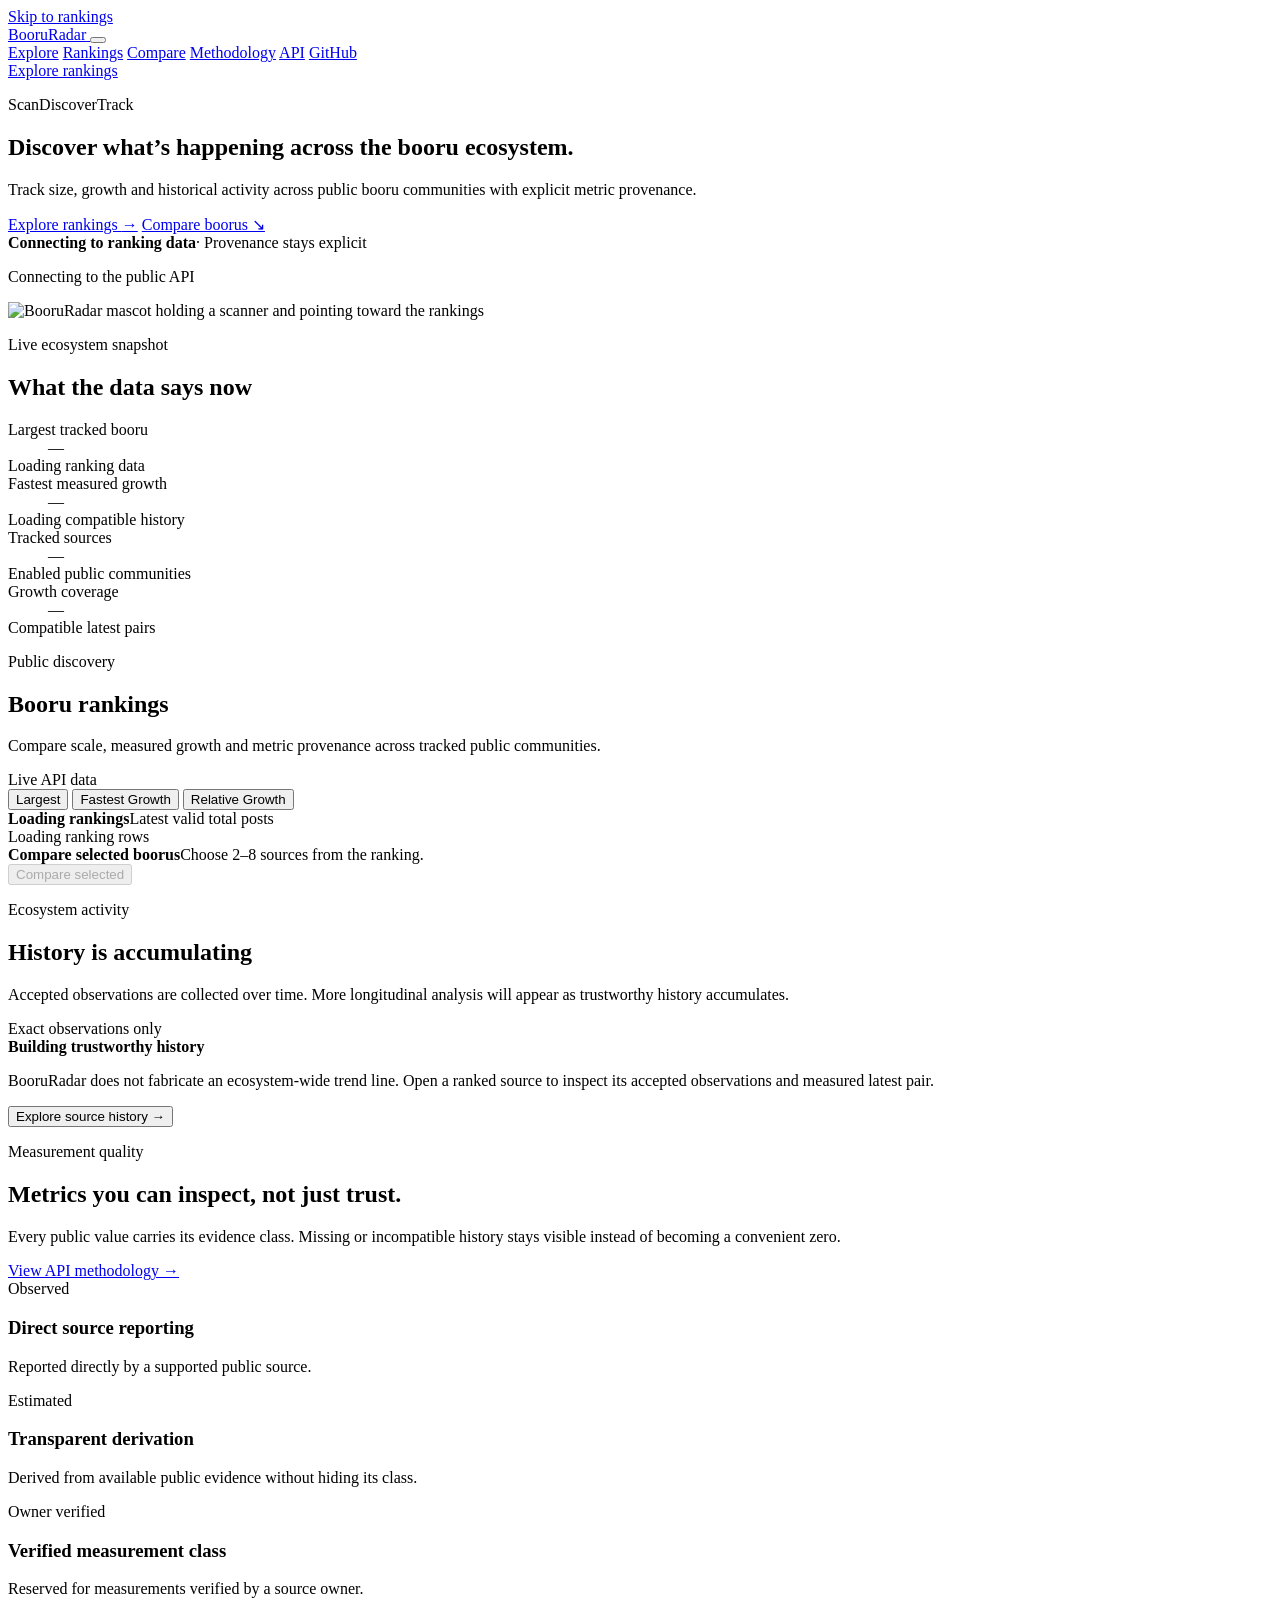
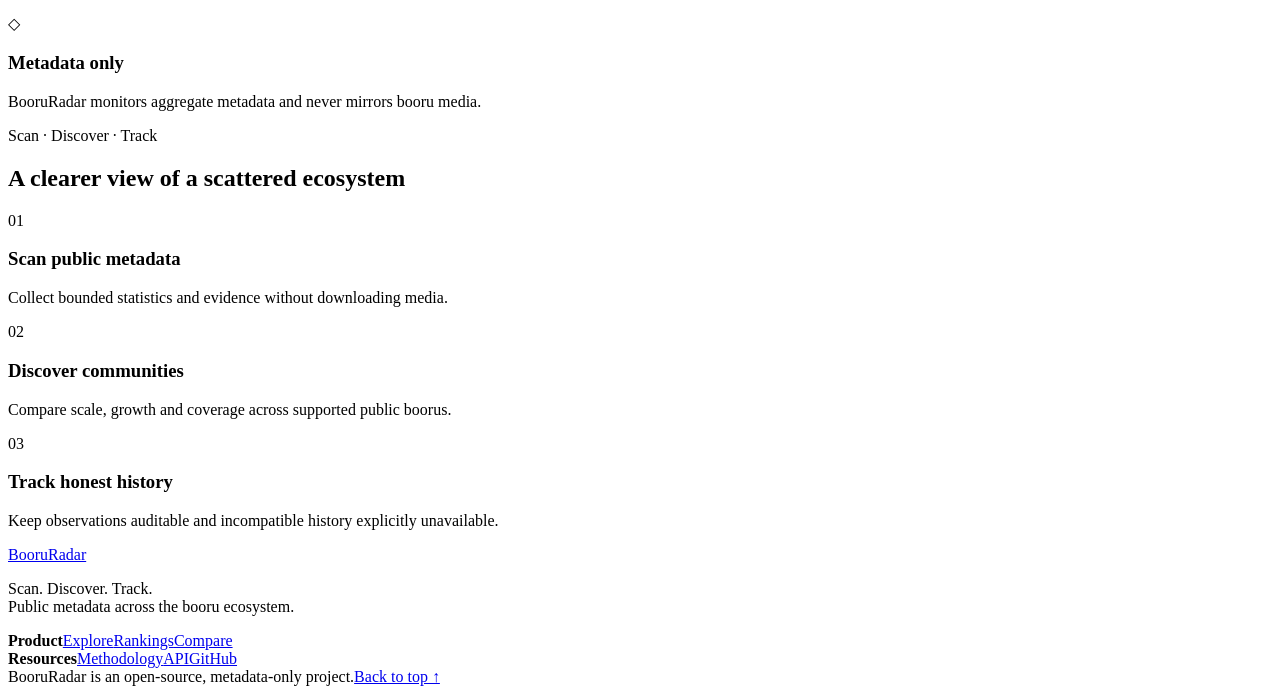
==== apps/api/static/index.html @ 70f3f589 "feat: make homepage ranking-centric" ====
<!doctype html>
<html lang="en">
  <head>
    <meta charset="utf-8">
    <meta name="viewport" content="width=device-width, initial-scale=1">
    <meta name="color-scheme" content="dark light">
    <meta name="description" content="Rank and compare public booru communities by size and measured growth with explicit provenance.">
    <title>BooruRadar · Public booru rankings</title>
    <link rel="stylesheet" href="/assets/styles.css">
    <script type="module" src="/assets/app.js"></script>
  </head>
  <body>
    <a class="skip-link" href="#main-content">Skip to rankings</a>

    <header class="site-header">
      <div class="shell header-inner">
        <a class="brand" href="#top" aria-label="BooruRadar home">
          <span class="radar-mark" aria-hidden="true"><span></span></span>
          <span class="wordmark">Booru<span>Radar</span></span>
        </a>
        <button class="nav-toggle" id="nav-toggle" type="button" aria-expanded="false" aria-controls="primary-nav" aria-label="Open navigation">
          <span></span><span></span><span></span>
        </button>
        <nav class="primary-nav" id="primary-nav" aria-label="Primary navigation">
          <a href="#ecosystem">Explore</a>
          <a href="#rankings">Rankings</a>
          <a href="#compare">Compare</a>
          <a href="#methodology">Methodology</a>
          <a href="/docs">API</a>
          <a href="https://github.com/DiogoSS0/BooruRadar" target="_blank" rel="noopener noreferrer">GitHub</a>
        </nav>
        <a class="button button-header" href="#rankings">Explore rankings</a>
      </div>
    </header>

    <main id="main-content">
      <section class="hero" id="top" aria-labelledby="hero-title">
        <div class="hero-grid" aria-hidden="true"></div>
        <div class="hero-radar" aria-hidden="true"><span></span><span></span><span></span></div>
        <div class="shell hero-layout">
          <div class="hero-copy">
            <p class="brand-motif"><span>Scan</span><i aria-hidden="true"></i><span>Discover</span><i aria-hidden="true"></i><span>Track</span></p>
            <h1 id="hero-title">Discover what’s happening across the booru ecosystem.</h1>
            <p class="hero-summary">Track size, growth and historical activity across public booru communities with explicit metric provenance.</p>
            <div class="hero-actions">
              <a class="button button-primary" href="#rankings">Explore rankings <span aria-hidden="true">→</span></a>
              <a class="button button-secondary" href="#compare">Compare boorus <span aria-hidden="true">↘</span></a>
            </div>
            <div class="hero-status" aria-label="Live product status">
              <span class="connection-dot" aria-hidden="true"></span>
              <strong id="hero-source-count">Connecting to ranking data</strong><span aria-hidden="true">·</span>
              <span id="hero-latest-state">Provenance stays explicit</span>
            </div>
            <p class="visually-hidden" id="ranking-connection" role="status" aria-live="polite"><span id="ranking-connection-label">Connecting to the public API</span></p>
          </div>
          <div class="hero-visual">
            <img class="mascot" src="/assets/booruradar-mascot.png" alt="BooruRadar mascot holding a scanner and pointing toward the rankings" width="1024" height="1536" fetchpriority="high">
          </div>
        </div>
      </section>

      <div class="analytics-canvas">
        <section class="ecosystem-band shell" id="ecosystem" aria-labelledby="ecosystem-title">
          <div class="ecosystem-heading"><p class="section-kicker">Live ecosystem snapshot</p><h2 id="ecosystem-title">What the data says now</h2></div>
          <dl class="ecosystem-metrics" id="ecosystem-metrics" aria-busy="true">
            <div><dt>Largest tracked booru</dt><dd id="snapshot-largest-name">—</dd><span id="snapshot-largest-value">Loading ranking data</span></div>
            <div><dt>Fastest measured growth</dt><dd id="snapshot-growth-value">—</dd><span id="snapshot-growth-note">Loading compatible history</span></div>
            <div><dt>Tracked sources</dt><dd id="snapshot-tracked">—</dd><span>Enabled public communities</span></div>
            <div><dt>Growth coverage</dt><dd id="snapshot-eligible">—</dd><span id="snapshot-eligible-note">Compatible latest pairs</span></div>
          </dl>
        </section>

        <section class="section rankings-section shell" id="rankings" aria-labelledby="rankings-title">
          <div class="rankings-heading">
            <div><p class="section-kicker">Public discovery</p><h2 id="rankings-title">Booru rankings</h2><p>Compare scale, measured growth and metric provenance across tracked public communities.</p></div>
            <div class="ranking-freshness"><span class="connection-dot" aria-hidden="true"></span><span id="ranking-freshness">Live API data</span></div>
          </div>

          <div class="ranking-toolbar">
            <div class="ranking-tabs" role="tablist" aria-label="Ranking mode">
              <button class="ranking-tab is-active" id="ranking-tab-largest" type="button" role="tab" aria-selected="true" aria-controls="ranking-panel" data-ranking-mode="largest">Largest</button>
              <button class="ranking-tab" id="ranking-tab-fastest-growth" type="button" role="tab" aria-selected="false" aria-controls="ranking-panel" data-ranking-mode="fastest_growth">Fastest Growth</button>
              <button class="ranking-tab" id="ranking-tab-relative-growth" type="button" role="tab" aria-selected="false" aria-controls="ranking-panel" data-ranking-mode="relative_growth">Relative Growth</button>
            </div>
            <div class="ranking-context"><strong id="ranking-summary">Loading rankings</strong><span id="ranking-mode-description">Latest valid total posts</span></div>
          </div>

          <div class="ranking-panel" id="ranking-panel" role="tabpanel" aria-labelledby="ranking-tab-largest">
            <div class="ranking-loading" id="ranking-loading" role="status">
              <span class="visually-hidden">Loading ranking rows</span>
              <div class="ranking-skeleton-row" aria-hidden="true"><i></i><span></span><span></span><span></span><span></span></div>
              <div class="ranking-skeleton-row" aria-hidden="true"><i></i><span></span><span></span><span></span><span></span></div>
              <div class="ranking-skeleton-row" aria-hidden="true"><i></i><span></span><span></span><span></span><span></span></div>
            </div>
            <div class="notice notice-error" id="ranking-error" role="alert" hidden>
              <div><strong>Ranking data temporarily unavailable.</strong><span id="ranking-error-message">The public API could not be reached.</span></div>
              <button class="button button-outline" id="ranking-retry" type="button">Try again</button>
            </div>
            <div class="notice" id="ranking-empty" role="status" hidden><div><strong>No tracked sources are available yet.</strong><span>The ranking is connected and ready for the first public source.</span></div></div>
            <div class="ranking-table-wrap" id="ranking-results" hidden>
              <table class="ranking-table">
                <caption class="visually-hidden" id="ranking-caption">Public booru ranking supplied by the BooruRadar API</caption>
                <thead><tr><th scope="col">Rank</th><th scope="col">Booru</th><th scope="col" id="ranking-metric-heading">Total posts</th><th scope="col">Provenance</th><th scope="col" id="ranking-context-heading">Measured</th><th scope="col"><span class="visually-hidden">Actions</span></th></tr></thead>
                <tbody id="ranking-body"></tbody>
              </table>
            </div>
            <div class="ranking-pagination" id="ranking-pagination" hidden>
              <span id="ranking-page-status" aria-live="polite">Showing 0 sources</span>
              <div><button class="pagination-button" id="ranking-previous" type="button">← Previous</button><button class="pagination-button" id="ranking-next" type="button">Next →</button></div>
            </div>
          </div>

          <div class="compare-dock" id="compare" aria-live="polite">
            <div><strong>Compare selected boorus</strong><span id="compare-selection">Choose 2–8 sources from the ranking.</span></div>
            <button class="button button-outline" id="compare-button" type="button" disabled>Compare selected</button>
          </div>

          <section class="compare-panel" id="compare-panel" aria-labelledby="compare-title" hidden>
            <div class="panel-topbar"><div><p class="section-kicker">Side by side</p><h3 id="compare-title">Selected comparison</h3></div><button class="text-button" id="compare-close" type="button">Close comparison</button></div>
            <div class="panel-loading" id="compare-loading" role="status" hidden><span class="loader" aria-hidden="true"></span><span>Loading compatible comparison data…</span></div>
            <div class="notice notice-error" id="compare-error" role="alert" hidden><div><strong>Comparison is temporarily unavailable.</strong><span id="compare-error-message">The selected sources could not be compared.</span></div></div>
            <div class="data-table-wrap" id="compare-results" hidden>
              <table class="data-table"><caption>Latest public metadata for the selected boorus</caption><thead><tr><th scope="col">Source</th><th scope="col">Total posts</th><th scope="col">Evidence</th><th scope="col">Daily pace</th><th scope="col">Net change</th><th scope="col">Latest capture</th></tr></thead><tbody id="compare-body"></tbody></table>
            </div>
          </section>

          <section class="detail-panel" id="detail-panel" aria-labelledby="detail-title" hidden>
            <div class="panel-topbar"><button class="text-button" id="detail-close" type="button">← Back to rankings</button><span class="detail-state">Accepted public data</span></div>
            <div class="detail-heading">
              <div><p class="section-kicker">Source intelligence</p><h2 id="detail-title">Source</h2><p id="detail-family">Adapter family</p></div>
              <a class="button button-outline" id="detail-link" href="#" target="_blank" rel="noopener noreferrer" hidden>Visit public site ↗</a>
            </div>
            <div class="panel-loading" id="detail-loading" role="status" hidden><span class="loader" aria-hidden="true"></span><span>Loading accepted history and compatible growth…</span></div>
            <div class="notice notice-error" id="detail-error" role="alert" hidden><div><strong>Source detail is temporarily unavailable.</strong><span id="detail-error-message">The API could not complete this view.</span></div></div>
            <div id="detail-content" hidden>
              <div class="detail-metrics">
                <article><span>Latest total</span><strong id="detail-total">—</strong><small id="detail-total-note">No accepted count</small></article>
                <article><span>Daily pace</span><strong id="detail-pace">—</strong><small id="detail-pace-note">Requires compatible history</small></article>
                <article><span>Net change</span><strong id="detail-delta">—</strong><small id="detail-delta-note">Between the latest pair</small></article>
              </div>
              <div class="history-layout">
                <div class="history-visual">
                  <div class="history-heading"><div><p class="section-kicker">Exact observations</p><h3>Snapshot history</h3></div><span id="history-count">0 observations</span></div>
                  <div class="history-chart" id="history-chart" role="img" aria-label="Snapshot history"></div>
                </div>
                <div class="history-table-panel">
                  <div class="notice notice-compact" id="history-empty" role="status" hidden><div><strong>No history available.</strong><span>This source does not have an accepted snapshot yet.</span></div></div>
                  <div class="data-table-wrap" id="history-results"><table class="data-table"><caption id="history-caption">Accepted source observations, newest first</caption><thead><tr><th scope="col">Captured</th><th scope="col">Total posts</th><th scope="col">Evidence</th></tr></thead><tbody id="history-body"></tbody></table></div>
                </div>
              </div>
            </div>
          </section>
        </section>

        <section class="section activity-section shell" id="activity" aria-labelledby="activity-title">
          <div class="activity-heading"><div><p class="section-kicker">Ecosystem activity</p><h2 id="activity-title">History is accumulating</h2><p id="history-status-copy">Accepted observations are collected over time. More longitudinal analysis will appear as trustworthy history accumulates.</p></div><span class="activity-policy">Exact observations only</span></div>
          <div class="activity-empty" role="img" aria-label="Ecosystem history is accumulating">
            <div class="activity-radar" aria-hidden="true"><span></span></div>
            <div><strong id="history-status-title">Building trustworthy history</strong><p>BooruRadar does not fabricate an ecosystem-wide trend line. Open a ranked source to inspect its accepted observations and measured latest pair.</p><button class="text-button" id="activity-explore" type="button">Explore source history →</button></div>
          </div>
        </section>

        <section class="methodology-section" id="methodology" aria-labelledby="methodology-title">
          <div class="shell methodology-layout">
            <div class="methodology-heading"><p class="section-kicker section-kicker-dark">Measurement quality</p><h2 id="methodology-title">Metrics you can inspect, not just trust.</h2><p>Every public value carries its evidence class. Missing or incompatible history stays visible instead of becoming a convenient zero.</p><a class="text-link text-link-light" href="/docs">View API methodology →</a></div>
            <div class="methodology-items">
              <article><span class="provenance-badge provenance-observed">Observed</span><h3>Direct source reporting</h3><p>Reported directly by a supported public source.</p></article>
              <article><span class="provenance-badge provenance-estimated">Estimated</span><h3>Transparent derivation</h3><p>Derived from available public evidence without hiding its class.</p></article>
              <article><span class="provenance-badge provenance-owner-verified">Owner verified</span><h3>Verified measurement class</h3><p>Reserved for measurements verified by a source owner.</p></article>
              <article><span class="methodology-icon" aria-hidden="true">◇</span><h3>Metadata only</h3><p>BooruRadar monitors aggregate metadata and never mirrors booru media.</p></article>
            </div>
          </div>
        </section>

        <section class="section principles-section shell" aria-labelledby="principles-title">
          <div class="principles-heading"><p class="section-kicker">Scan · Discover · Track</p><h2 id="principles-title">A clearer view of a scattered ecosystem</h2></div>
          <div class="principles-grid">
            <article><span>01</span><h3>Scan public metadata</h3><p>Collect bounded statistics and evidence without downloading media.</p></article>
            <article><span>02</span><h3>Discover communities</h3><p>Compare scale, growth and coverage across supported public boorus.</p></article>
            <article><span>03</span><h3>Track honest history</h3><p>Keep observations auditable and incompatible history explicitly unavailable.</p></article>
          </div>
        </section>
      </div>
      <noscript><div class="noscript-notice">Live ranking data requires JavaScript. Methodology, API documentation and the open-source repository remain available.</div></noscript>
    </main>

    <footer class="site-footer">
      <div class="shell footer-grid">
        <div class="footer-brand"><a class="brand" href="#top" aria-label="BooruRadar home"><span class="radar-mark" aria-hidden="true"><span></span></span><span class="wordmark">Booru<span>Radar</span></span></a><p>Scan. Discover. Track.<br>Public metadata across the booru ecosystem.</p></div>
        <div class="footer-links"><div><strong>Product</strong><a href="#ecosystem">Explore</a><a href="#rankings">Rankings</a><a href="#compare">Compare</a></div><div><strong>Resources</strong><a href="#methodology">Methodology</a><a href="/docs">API</a><a href="https://github.com/DiogoSS0/BooruRadar" target="_blank" rel="noopener noreferrer">GitHub</a></div></div>
      </div>
      <div class="shell footer-bottom"><span>BooruRadar is an open-source, metadata-only project.</span><a href="#top">Back to top ↑</a></div>
    </footer>
  </body>
</html>
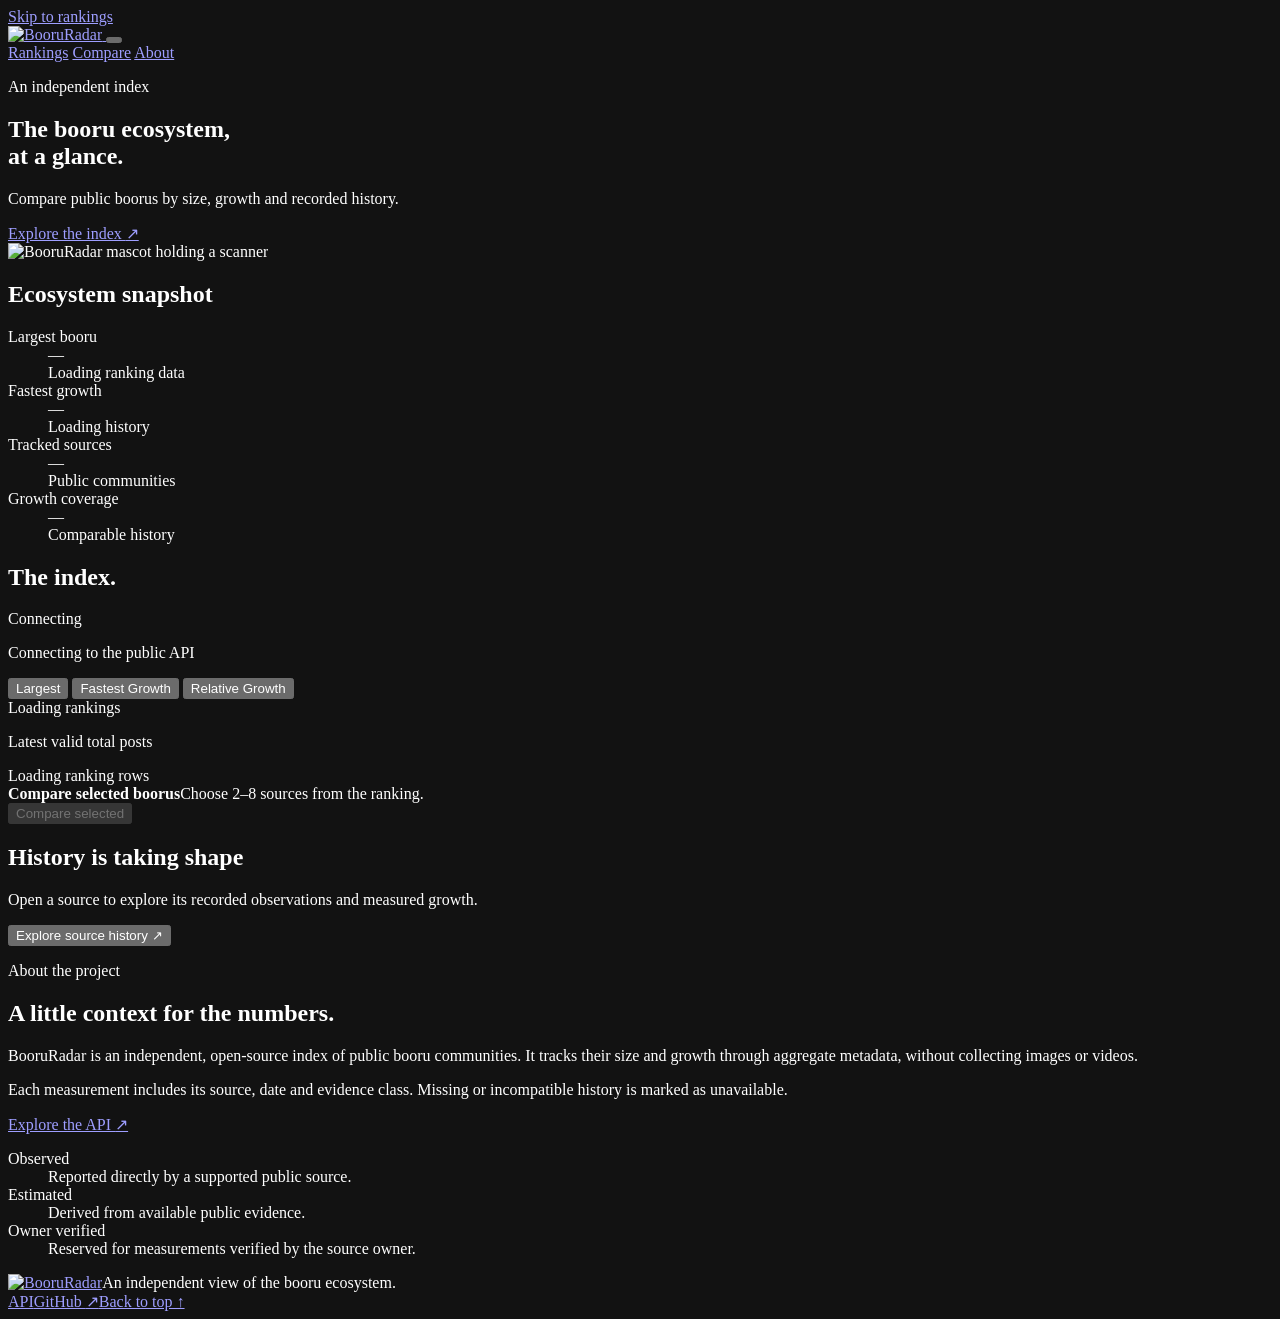
==== commit 5726b0b9: "feat: redesign dashboard as a dark editorial index" ====
--- a/apps/api/static/index.html
+++ b/apps/api/static/index.html
@@ -3,78 +3,66 @@
   <head>
     <meta charset="utf-8">
     <meta name="viewport" content="width=device-width, initial-scale=1">
-    <meta name="color-scheme" content="dark light">
+    <meta name="color-scheme" content="dark">
+    <meta name="theme-color" content="#10171f">
     <meta name="description" content="Rank and compare public booru communities by size and measured growth with explicit provenance.">
     <title>BooruRadar · Public booru rankings</title>
-    <link rel="stylesheet" href="/assets/styles.css">
-    <script type="module" src="/assets/app.js"></script>
+    <link rel="icon" href="/assets/booruradar-icon.svg" type="image/svg+xml">
+    <link rel="preload" href="/assets/manrope-latin.woff2" as="font" type="font/woff2" crossorigin>
+    <link rel="stylesheet" href="/assets/styles.css?v=editorial-v1">
+    <script type="module" src="/assets/app.js?v=editorial-v1"></script>
   </head>
   <body>
-    <a class="skip-link" href="#main-content">Skip to rankings</a>
+    <a class="skip-link" href="#rankings">Skip to rankings</a>
 
     <header class="site-header">
       <div class="shell header-inner">
         <a class="brand" href="#top" aria-label="BooruRadar home">
-          <span class="radar-mark" aria-hidden="true"><span></span></span>
-          <span class="wordmark">Booru<span>Radar</span></span>
+          <img class="wordmark" src="/assets/booruradar-wordmark.svg" alt="BooruRadar" width="190" height="32">
         </a>
         <button class="nav-toggle" id="nav-toggle" type="button" aria-expanded="false" aria-controls="primary-nav" aria-label="Open navigation">
           <span></span><span></span><span></span>
         </button>
         <nav class="primary-nav" id="primary-nav" aria-label="Primary navigation">
-          <a href="#ecosystem">Explore</a>
           <a href="#rankings">Rankings</a>
           <a href="#compare">Compare</a>
-          <a href="#methodology">Methodology</a>
-          <a href="/docs">API</a>
-          <a href="https://github.com/DiogoSS0/BooruRadar" target="_blank" rel="noopener noreferrer">GitHub</a>
+          <a href="#methodology">About</a>
         </nav>
-        <a class="button button-header" href="#rankings">Explore rankings</a>
       </div>
     </header>
 
     <main id="main-content">
       <section class="hero" id="top" aria-labelledby="hero-title">
-        <div class="hero-grid" aria-hidden="true"></div>
-        <div class="hero-radar" aria-hidden="true"><span></span><span></span><span></span></div>
         <div class="shell hero-layout">
           <div class="hero-copy">
-            <p class="brand-motif"><span>Scan</span><i aria-hidden="true"></i><span>Discover</span><i aria-hidden="true"></i><span>Track</span></p>
-            <h1 id="hero-title">Discover what’s happening across the booru ecosystem.</h1>
-            <p class="hero-summary">Track size, growth and historical activity across public booru communities with explicit metric provenance.</p>
-            <div class="hero-actions">
-              <a class="button button-primary" href="#rankings">Explore rankings <span aria-hidden="true">→</span></a>
-              <a class="button button-secondary" href="#compare">Compare boorus <span aria-hidden="true">↘</span></a>
-            </div>
-            <div class="hero-status" aria-label="Live product status">
-              <span class="connection-dot" aria-hidden="true"></span>
-              <strong id="hero-source-count">Connecting to ranking data</strong><span aria-hidden="true">·</span>
-              <span id="hero-latest-state">Provenance stays explicit</span>
-            </div>
-            <p class="visually-hidden" id="ranking-connection" role="status" aria-live="polite"><span id="ranking-connection-label">Connecting to the public API</span></p>
+            <p class="section-kicker">An independent index</p>
+            <h1 id="hero-title">The booru ecosystem,<br> at a glance.</h1>
+            <p class="hero-summary">Compare public boorus by size, growth and recorded history.</p>
+            <a class="text-link hero-link" href="#rankings">Explore the index <span aria-hidden="true">↗</span></a>
           </div>
           <div class="hero-visual">
-            <img class="mascot" src="/assets/booruradar-mascot.png" alt="BooruRadar mascot holding a scanner and pointing toward the rankings" width="1024" height="1536" fetchpriority="high">
+            <img class="mascot" src="/assets/booruradar-mascot.png" alt="BooruRadar mascot holding a scanner" width="1024" height="1536" fetchpriority="high">
           </div>
         </div>
       </section>
 
       <div class="analytics-canvas">
         <section class="ecosystem-band shell" id="ecosystem" aria-labelledby="ecosystem-title">
-          <div class="ecosystem-heading"><p class="section-kicker">Live ecosystem snapshot</p><h2 id="ecosystem-title">What the data says now</h2></div>
+          <h2 class="visually-hidden" id="ecosystem-title">Ecosystem snapshot</h2>
           <dl class="ecosystem-metrics" id="ecosystem-metrics" aria-busy="true">
-            <div><dt>Largest tracked booru</dt><dd id="snapshot-largest-name">—</dd><span id="snapshot-largest-value">Loading ranking data</span></div>
-            <div><dt>Fastest measured growth</dt><dd id="snapshot-growth-value">—</dd><span id="snapshot-growth-note">Loading compatible history</span></div>
-            <div><dt>Tracked sources</dt><dd id="snapshot-tracked">—</dd><span>Enabled public communities</span></div>
-            <div><dt>Growth coverage</dt><dd id="snapshot-eligible">—</dd><span id="snapshot-eligible-note">Compatible latest pairs</span></div>
+            <div><dt>Largest booru</dt><dd id="snapshot-largest-name">—</dd><dd class="metric-note" id="snapshot-largest-value">Loading ranking data</dd></div>
+            <div><dt>Fastest growth</dt><dd id="snapshot-growth-value">—</dd><dd class="metric-note" id="snapshot-growth-note">Loading history</dd></div>
+            <div><dt>Tracked sources</dt><dd id="snapshot-tracked">—</dd><dd class="metric-note">Public communities</dd></div>
+            <div><dt>Growth coverage</dt><dd id="snapshot-eligible">—</dd><dd class="metric-note" id="snapshot-eligible-note">Comparable history</dd></div>
           </dl>
         </section>
 
-        <section class="section rankings-section shell" id="rankings" aria-labelledby="rankings-title">
+        <section class="section rankings-section shell" id="rankings" aria-labelledby="rankings-title" tabindex="-1">
           <div class="rankings-heading">
-            <div><p class="section-kicker">Public discovery</p><h2 id="rankings-title">Booru rankings</h2><p>Compare scale, measured growth and metric provenance across tracked public communities.</p></div>
-            <div class="ranking-freshness"><span class="connection-dot" aria-hidden="true"></span><span id="ranking-freshness">Live API data</span></div>
+            <h2 id="rankings-title">The index<span class="title-stop" aria-hidden="true">.</span></h2>
+            <div class="ranking-freshness" data-state="connecting"><span class="connection-dot" aria-hidden="true"></span><span id="ranking-freshness">Connecting</span></div>
           </div>
+          <p class="visually-hidden" id="ranking-connection" role="status" aria-live="polite"><span id="ranking-connection-label">Connecting to the public API</span></p>
 
           <div class="ranking-toolbar">
             <div class="ranking-tabs" role="tablist" aria-label="Ranking mode">
@@ -82,8 +70,9 @@
               <button class="ranking-tab" id="ranking-tab-fastest-growth" type="button" role="tab" aria-selected="false" aria-controls="ranking-panel" data-ranking-mode="fastest_growth">Fastest Growth</button>
               <button class="ranking-tab" id="ranking-tab-relative-growth" type="button" role="tab" aria-selected="false" aria-controls="ranking-panel" data-ranking-mode="relative_growth">Relative Growth</button>
             </div>
-            <div class="ranking-context"><strong id="ranking-summary">Loading rankings</strong><span id="ranking-mode-description">Latest valid total posts</span></div>
+            <div class="ranking-context"><span id="ranking-summary">Loading rankings</span></div>
           </div>
+          <p class="ranking-description" id="ranking-mode-description">Latest valid total posts</p>
 
           <div class="ranking-panel" id="ranking-panel" role="tabpanel" aria-labelledby="ranking-tab-largest">
             <div class="ranking-loading" id="ranking-loading" role="status">
@@ -119,7 +108,7 @@
             <div class="panel-topbar"><div><p class="section-kicker">Side by side</p><h3 id="compare-title">Selected comparison</h3></div><button class="text-button" id="compare-close" type="button">Close comparison</button></div>
             <div class="panel-loading" id="compare-loading" role="status" hidden><span class="loader" aria-hidden="true"></span><span>Loading compatible comparison data…</span></div>
             <div class="notice notice-error" id="compare-error" role="alert" hidden><div><strong>Comparison is temporarily unavailable.</strong><span id="compare-error-message">The selected sources could not be compared.</span></div></div>
-            <div class="data-table-wrap" id="compare-results" hidden>
+            <div class="data-table-wrap" id="compare-results" role="region" aria-label="Selected booru comparison" tabindex="0" hidden>
               <table class="data-table"><caption>Latest public metadata for the selected boorus</caption><thead><tr><th scope="col">Source</th><th scope="col">Total posts</th><th scope="col">Evidence</th><th scope="col">Daily pace</th><th scope="col">Net change</th><th scope="col">Latest capture</th></tr></thead><tbody id="compare-body"></tbody></table>
             </div>
           </section>
@@ -145,51 +134,39 @@
                 </div>
                 <div class="history-table-panel">
                   <div class="notice notice-compact" id="history-empty" role="status" hidden><div><strong>No history available.</strong><span>This source does not have an accepted snapshot yet.</span></div></div>
-                  <div class="data-table-wrap" id="history-results"><table class="data-table"><caption id="history-caption">Accepted source observations, newest first</caption><thead><tr><th scope="col">Captured</th><th scope="col">Total posts</th><th scope="col">Evidence</th></tr></thead><tbody id="history-body"></tbody></table></div>
+                  <div class="data-table-wrap" id="history-results" role="region" aria-label="Source observations" tabindex="0"><table class="data-table"><caption id="history-caption">Accepted source observations, newest first</caption><thead><tr><th scope="col">Captured</th><th scope="col">Total posts</th><th scope="col">Evidence</th></tr></thead><tbody id="history-body"></tbody></table></div>
                 </div>
               </div>
             </div>
           </section>
         </section>
 
-        <section class="section activity-section shell" id="activity" aria-labelledby="activity-title">
-          <div class="activity-heading"><div><p class="section-kicker">Ecosystem activity</p><h2 id="activity-title">History is accumulating</h2><p id="history-status-copy">Accepted observations are collected over time. More longitudinal analysis will appear as trustworthy history accumulates.</p></div><span class="activity-policy">Exact observations only</span></div>
-          <div class="activity-empty" role="img" aria-label="Ecosystem history is accumulating">
-            <div class="activity-radar" aria-hidden="true"><span></span></div>
-            <div><strong id="history-status-title">Building trustworthy history</strong><p>BooruRadar does not fabricate an ecosystem-wide trend line. Open a ranked source to inspect its accepted observations and measured latest pair.</p><button class="text-button" id="activity-explore" type="button">Explore source history →</button></div>
-          </div>
+        <section class="activity-section shell" id="activity" aria-labelledby="history-status-title">
+          <div><h2 id="history-status-title">History is taking shape</h2><p id="history-status-copy">Open a source to explore its recorded observations and measured growth.</p></div>
+          <button class="text-button" id="activity-explore" type="button">Explore source history <span aria-hidden="true">↗</span></button>
         </section>
 
-        <section class="methodology-section" id="methodology" aria-labelledby="methodology-title">
-          <div class="shell methodology-layout">
-            <div class="methodology-heading"><p class="section-kicker section-kicker-dark">Measurement quality</p><h2 id="methodology-title">Metrics you can inspect, not just trust.</h2><p>Every public value carries its evidence class. Missing or incompatible history stays visible instead of becoming a convenient zero.</p><a class="text-link text-link-light" href="/docs">View API methodology →</a></div>
-            <div class="methodology-items">
-              <article><span class="provenance-badge provenance-observed">Observed</span><h3>Direct source reporting</h3><p>Reported directly by a supported public source.</p></article>
-              <article><span class="provenance-badge provenance-estimated">Estimated</span><h3>Transparent derivation</h3><p>Derived from available public evidence without hiding its class.</p></article>
-              <article><span class="provenance-badge provenance-owner-verified">Owner verified</span><h3>Verified measurement class</h3><p>Reserved for measurements verified by a source owner.</p></article>
-              <article><span class="methodology-icon" aria-hidden="true">◇</span><h3>Metadata only</h3><p>BooruRadar monitors aggregate metadata and never mirrors booru media.</p></article>
-            </div>
+        <section class="methodology-section shell" id="methodology" aria-labelledby="methodology-title">
+          <div class="methodology-heading">
+            <p class="section-kicker">About the project</p>
+            <h2 id="methodology-title">A little context for the numbers.</h2>
+            <p>BooruRadar is an independent, open-source index of public booru communities. It tracks their size and growth through aggregate metadata, without collecting images or videos.</p>
+            <p>Each measurement includes its source, date and evidence class. Missing or incompatible history is marked as unavailable.</p>
+            <a class="text-link" href="/docs">Explore the API <span aria-hidden="true">↗</span></a>
           </div>
-        </section>
-
-        <section class="section principles-section shell" aria-labelledby="principles-title">
-          <div class="principles-heading"><p class="section-kicker">Scan · Discover · Track</p><h2 id="principles-title">A clearer view of a scattered ecosystem</h2></div>
-          <div class="principles-grid">
-            <article><span>01</span><h3>Scan public metadata</h3><p>Collect bounded statistics and evidence without downloading media.</p></article>
-            <article><span>02</span><h3>Discover communities</h3><p>Compare scale, growth and coverage across supported public boorus.</p></article>
-            <article><span>03</span><h3>Track honest history</h3><p>Keep observations auditable and incompatible history explicitly unavailable.</p></article>
-          </div>
+          <dl class="methodology-definitions">
+            <div><dt><span class="provenance-badge provenance-observed">Observed</span></dt><dd>Reported directly by a supported public source.</dd></div>
+            <div><dt><span class="provenance-badge provenance-estimated">Estimated</span></dt><dd>Derived from available public evidence.</dd></div>
+            <div><dt><span class="provenance-badge provenance-owner-verified">Owner verified</span></dt><dd>Reserved for measurements verified by the source owner.</dd></div>
+          </dl>
         </section>
       </div>
       <noscript><div class="noscript-notice">Live ranking data requires JavaScript. Methodology, API documentation and the open-source repository remain available.</div></noscript>
     </main>
 
-    <footer class="site-footer">
-      <div class="shell footer-grid">
-        <div class="footer-brand"><a class="brand" href="#top" aria-label="BooruRadar home"><span class="radar-mark" aria-hidden="true"><span></span></span><span class="wordmark">Booru<span>Radar</span></span></a><p>Scan. Discover. Track.<br>Public metadata across the booru ecosystem.</p></div>
-        <div class="footer-links"><div><strong>Product</strong><a href="#ecosystem">Explore</a><a href="#rankings">Rankings</a><a href="#compare">Compare</a></div><div><strong>Resources</strong><a href="#methodology">Methodology</a><a href="/docs">API</a><a href="https://github.com/DiogoSS0/BooruRadar" target="_blank" rel="noopener noreferrer">GitHub</a></div></div>
-      </div>
-      <div class="shell footer-bottom"><span>BooruRadar is an open-source, metadata-only project.</span><a href="#top">Back to top ↑</a></div>
+    <footer class="site-footer shell">
+      <div class="footer-signature"><a class="brand" href="#top" aria-label="BooruRadar home"><img class="wordmark" src="/assets/booruradar-wordmark.svg" alt="BooruRadar" width="190" height="32" loading="lazy"></a><span>An independent view of the booru ecosystem.</span></div>
+      <nav class="footer-links" aria-label="Resources"><a href="/docs">API</a><a href="https://github.com/DiogoSS0/BooruRadar" target="_blank" rel="noopener noreferrer">GitHub <span aria-hidden="true">↗</span></a><a href="#top">Back to top ↑</a></nav>
     </footer>
   </body>
 </html>
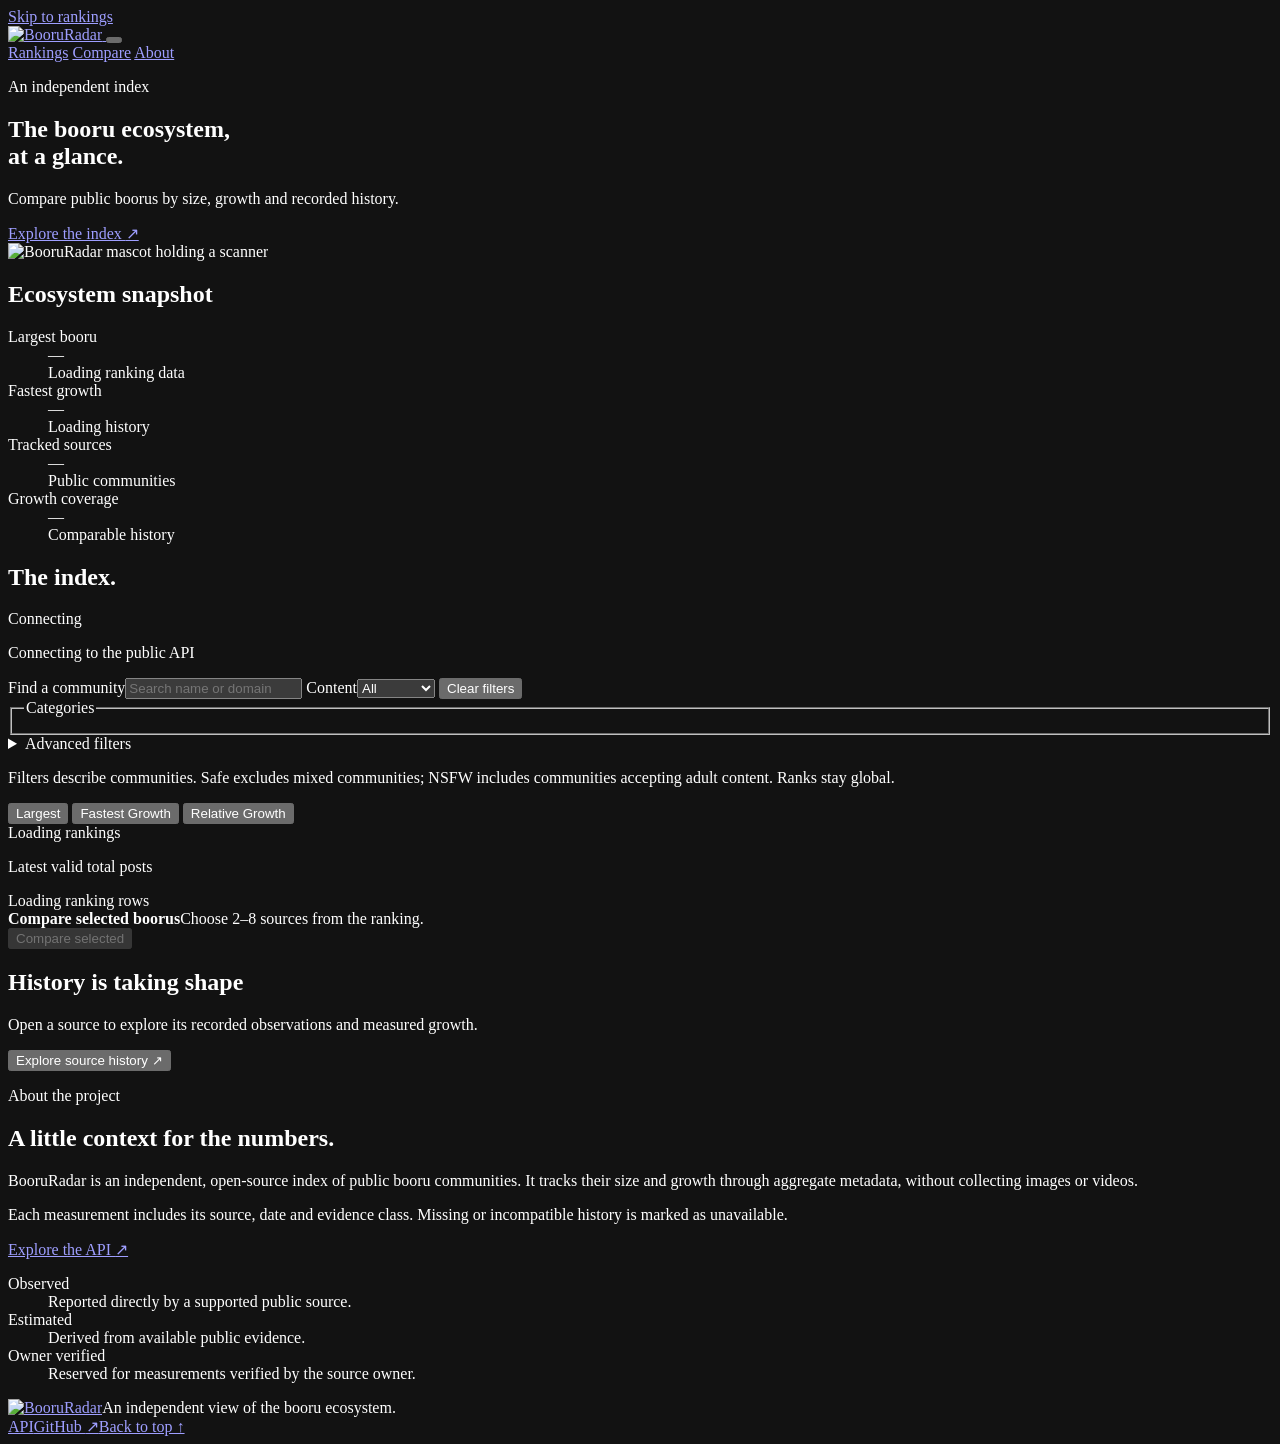
==== commit 0389d425: "feat: expand booru catalog with community filters and daily collection" ====
--- a/apps/api/static/index.html
+++ b/apps/api/static/index.html
@@ -9,8 +9,8 @@
     <title>BooruRadar · Public booru rankings</title>
     <link rel="icon" href="/assets/booruradar-icon.svg" type="image/svg+xml">
     <link rel="preload" href="/assets/manrope-latin.woff2" as="font" type="font/woff2" crossorigin>
-    <link rel="stylesheet" href="/assets/styles.css?v=editorial-v1">
-    <script type="module" src="/assets/app.js?v=editorial-v1"></script>
+    <link rel="stylesheet" href="/assets/styles.css?v=discovery-v2">
+    <script type="module" src="/assets/app.js?v=discovery-v2"></script>
   </head>
   <body>
     <a class="skip-link" href="#rankings">Skip to rankings</a>
@@ -64,6 +64,22 @@
           </div>
           <p class="visually-hidden" id="ranking-connection" role="status" aria-live="polite"><span id="ranking-connection-label">Connecting to the public API</span></p>
 
+          <form class="discovery-filters" id="discovery-filters" role="search" aria-label="Find booru communities">
+            <div class="discovery-search-row">
+              <label class="discovery-search">Find a community<input id="discovery-query" type="search" name="q" maxlength="100" placeholder="Search name or domain" autocomplete="off"></label>
+              <label>Content<select id="discovery-rating" name="content_rating" aria-describedby="discovery-help"><option value="">All</option><option value="safe">Safe only</option><option value="nsfw">NSFW</option></select></label>
+              <button class="text-button" id="discovery-clear" type="button">Clear filters</button>
+            </div>
+            <fieldset class="category-fieldset"><legend>Categories</legend><div class="category-options" id="discovery-categories" aria-busy="true"></div></fieldset>
+            <details class="discovery-advanced" id="discovery-advanced">
+              <summary>Advanced filters</summary>
+              <label class="category-match-label">Match included categories<select id="discovery-match"><option value="all">All selected categories</option><option value="any">Any selected category</option></select></label>
+              <fieldset class="category-fieldset"><legend>Exclude categories</legend><div class="category-options" id="discovery-exclusions"></div></fieldset>
+            </details>
+            <p class="discovery-help" id="discovery-help">Filters describe communities. Safe excludes mixed communities; NSFW includes communities accepting adult content. Ranks stay global.</p>
+            <div class="notice notice-error" id="discovery-error" role="alert" hidden><span>Categories could not be loaded.</span><button class="text-button" id="discovery-retry" type="button">Retry categories</button></div>
+          </form>
+
           <div class="ranking-toolbar">
             <div class="ranking-tabs" role="tablist" aria-label="Ranking mode">
               <button class="ranking-tab is-active" id="ranking-tab-largest" type="button" role="tab" aria-selected="true" aria-controls="ranking-panel" data-ranking-mode="largest">Largest</button>
@@ -85,7 +101,7 @@
               <div><strong>Ranking data temporarily unavailable.</strong><span id="ranking-error-message">The public API could not be reached.</span></div>
               <button class="button button-outline" id="ranking-retry" type="button">Try again</button>
             </div>
-            <div class="notice" id="ranking-empty" role="status" hidden><div><strong>No tracked sources are available yet.</strong><span>The ranking is connected and ready for the first public source.</span></div></div>
+            <div class="notice" id="ranking-empty" role="status" hidden><div><strong>No communities match this view.</strong><span>Try clearing filters or selecting another combination. Sources appear after their first accepted observation.</span></div></div>
             <div class="ranking-table-wrap" id="ranking-results" hidden>
               <table class="ranking-table">
                 <caption class="visually-hidden" id="ranking-caption">Public booru ranking supplied by the BooruRadar API</caption>
@@ -122,6 +138,8 @@
             <div class="panel-loading" id="detail-loading" role="status" hidden><span class="loader" aria-hidden="true"></span><span>Loading accepted history and compatible growth…</span></div>
             <div class="notice notice-error" id="detail-error" role="alert" hidden><div><strong>Source detail is temporarily unavailable.</strong><span id="detail-error-message">The API could not complete this view.</span></div></div>
             <div id="detail-content" hidden>
+              <div class="detail-classification" id="detail-classification"></div>
+              <a class="text-link" id="detail-measurement-source" target="_blank" rel="noopener noreferrer" hidden>Measurement source ↗</a>
               <div class="detail-metrics">
                 <article><span>Latest total</span><strong id="detail-total">—</strong><small id="detail-total-note">No accepted count</small></article>
                 <article><span>Daily pace</span><strong id="detail-pace">—</strong><small id="detail-pace-note">Requires compatible history</small></article>
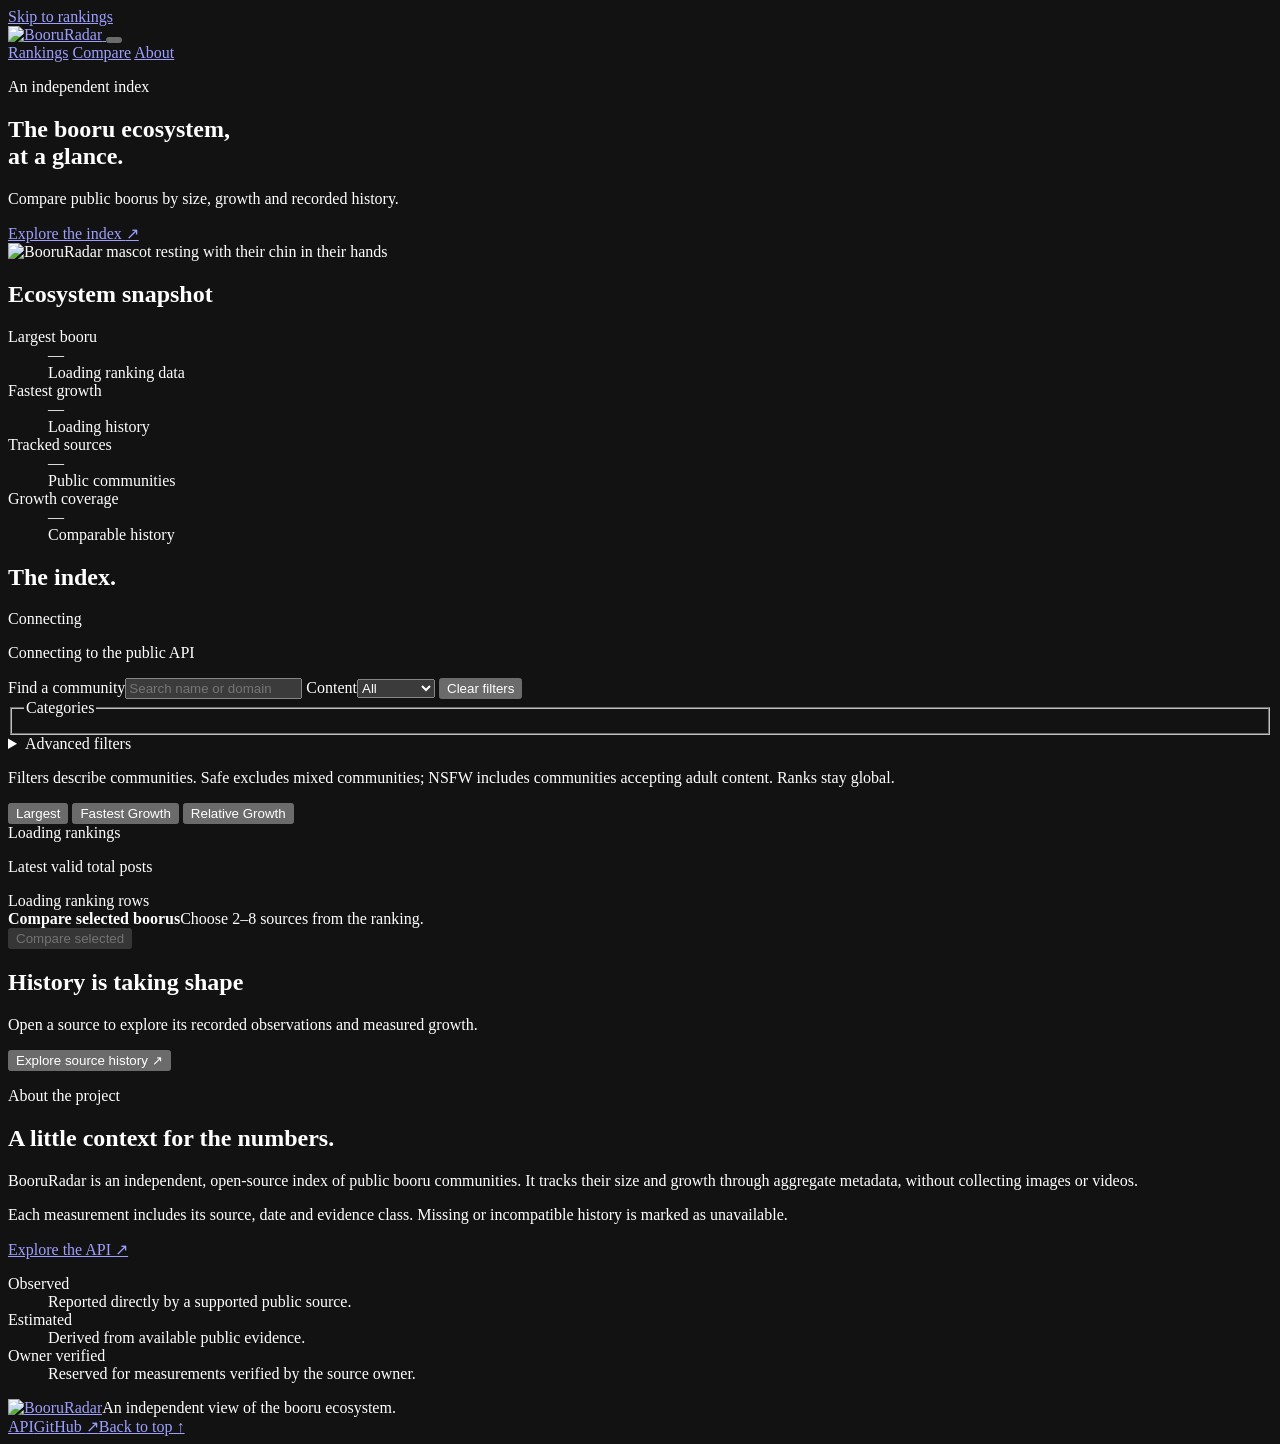
==== commit 7d62bd63: "feat: add public welcome page and contribution guide" ====
--- a/apps/api/static/index.html
+++ b/apps/api/static/index.html
@@ -9,7 +9,7 @@
     <title>BooruRadar · Public booru rankings</title>
     <link rel="icon" href="/assets/booruradar-icon.svg" type="image/svg+xml">
     <link rel="preload" href="/assets/manrope-latin.woff2" as="font" type="font/woff2" crossorigin>
-    <link rel="stylesheet" href="/assets/styles.css?v=discovery-v2">
+    <link rel="stylesheet" href="/assets/styles.css?v=mascot-relaxed-v1">
     <script type="module" src="/assets/app.js?v=discovery-v2"></script>
   </head>
   <body>
@@ -41,7 +41,7 @@
             <a class="text-link hero-link" href="#rankings">Explore the index <span aria-hidden="true">↗</span></a>
           </div>
           <div class="hero-visual">
-            <img class="mascot" src="/assets/booruradar-mascot.png" alt="BooruRadar mascot holding a scanner" width="1024" height="1536" fetchpriority="high">
+            <img class="mascot" src="/assets/booruradar-mascot-relaxed.png" alt="BooruRadar mascot resting with their chin in their hands" width="1774" height="887" fetchpriority="high">
           </div>
         </div>
       </section>
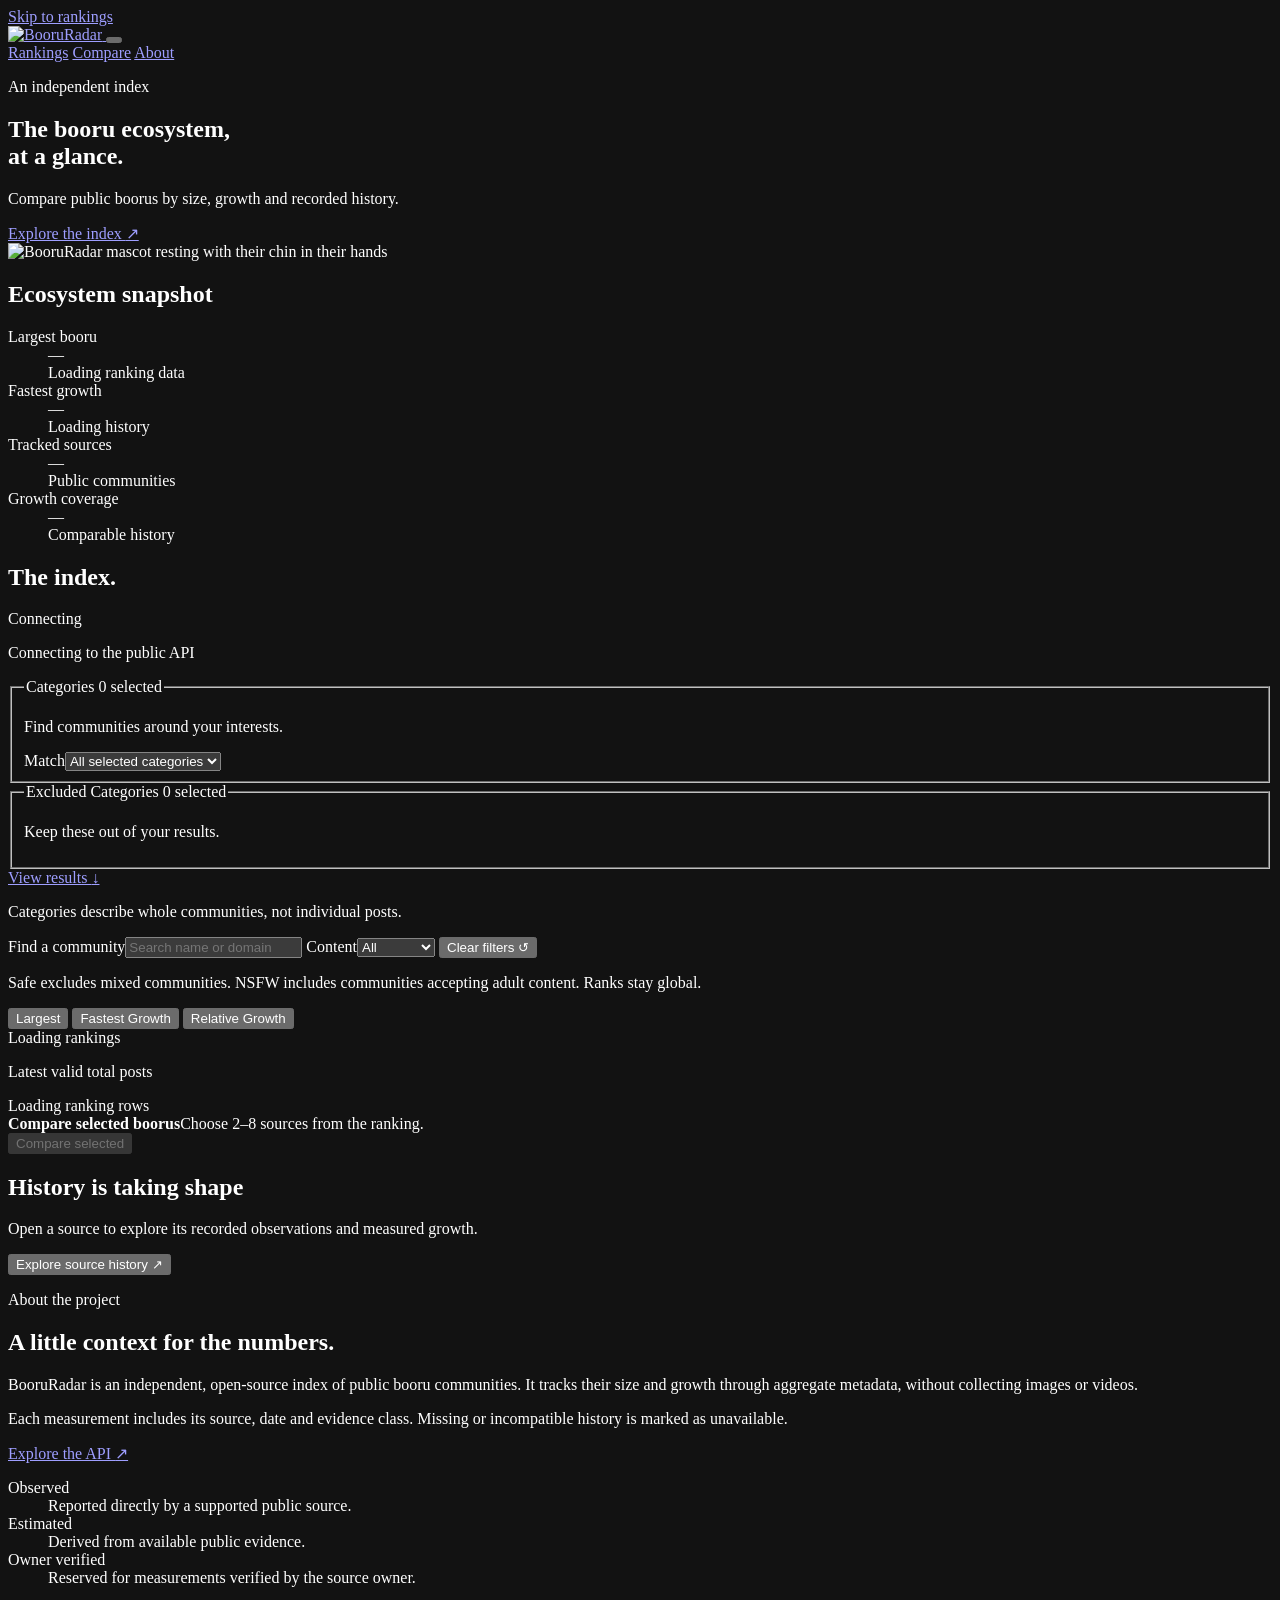
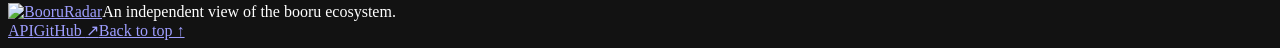
==== commit 92cbb762: "feat: give category filters a prominent layout" ====
--- a/apps/api/static/index.html
+++ b/apps/api/static/index.html
@@ -7,10 +7,10 @@
     <meta name="theme-color" content="#10171f">
     <meta name="description" content="Rank and compare public booru communities by size and measured growth with explicit provenance.">
     <title>BooruRadar · Public booru rankings</title>
-    <link rel="icon" href="/assets/booruradar-icon.svg" type="image/svg+xml">
+    <link rel="icon" href="/assets/booruradar-icon.svg?v=mono-v1" type="image/svg+xml">
     <link rel="preload" href="/assets/manrope-latin.woff2" as="font" type="font/woff2" crossorigin>
-    <link rel="stylesheet" href="/assets/styles.css?v=mascot-relaxed-v1">
-    <script type="module" src="/assets/app.js?v=discovery-v2"></script>
+    <link rel="stylesheet" href="/assets/styles.css?v=categories-v1">
+    <script type="module" src="/assets/app.js?v=categories-v1"></script>
   </head>
   <body>
     <a class="skip-link" href="#rankings">Skip to rankings</a>
@@ -18,7 +18,7 @@
     <header class="site-header">
       <div class="shell header-inner">
         <a class="brand" href="#top" aria-label="BooruRadar home">
-          <img class="wordmark" src="/assets/booruradar-wordmark.svg" alt="BooruRadar" width="190" height="32">
+          <img class="wordmark" src="/assets/booruradar-wordmark.svg?v=mono-v1" alt="BooruRadar" width="190" height="32">
         </a>
         <button class="nav-toggle" id="nav-toggle" type="button" aria-expanded="false" aria-controls="primary-nav" aria-label="Open navigation">
           <span></span><span></span><span></span>
@@ -64,70 +64,85 @@
           </div>
           <p class="visually-hidden" id="ranking-connection" role="status" aria-live="polite"><span id="ranking-connection-label">Connecting to the public API</span></p>
 
-          <form class="discovery-filters" id="discovery-filters" role="search" aria-label="Find booru communities">
-            <div class="discovery-search-row">
-              <label class="discovery-search">Find a community<input id="discovery-query" type="search" name="q" maxlength="100" placeholder="Search name or domain" autocomplete="off"></label>
-              <label>Content<select id="discovery-rating" name="content_rating" aria-describedby="discovery-help"><option value="">All</option><option value="safe">Safe only</option><option value="nsfw">NSFW</option></select></label>
-              <button class="text-button" id="discovery-clear" type="button">Clear filters</button>
+          <div class="index-layout">
+            <form class="discovery-filters" id="discovery-filters" role="search" aria-label="Filter booru communities">
+              <fieldset class="category-fieldset" aria-describedby="categories-help">
+                <legend>Categories <span class="category-count" id="category-count">0 selected</span></legend>
+                <p class="category-help" id="categories-help">Find communities around your interests.</p>
+                <div class="category-options" id="discovery-categories" aria-busy="true"></div>
+                <label class="category-match-label">Match<select id="discovery-match"><option value="all">All selected categories</option><option value="any">Any selected category</option></select></label>
+              </fieldset>
+              <fieldset class="category-fieldset category-fieldset-excluded" aria-describedby="exclusions-help">
+                <legend>Excluded Categories <span class="category-count" id="exclusion-count">0 selected</span></legend>
+                <p class="category-help" id="exclusions-help">Keep these out of your results.</p>
+                <div class="category-options" id="discovery-exclusions" aria-busy="true"></div>
+              </fieldset>
+              <div class="discovery-footer">
+                <a class="text-link filter-results-link" href="#ranking-results-start">View results <span aria-hidden="true">↓</span></a>
+              </div>
+              <p class="discovery-help">Categories describe whole communities, not individual posts.</p>
+              <div class="notice notice-error" id="discovery-error" role="alert" hidden><span>Categories could not be loaded.</span><button class="text-button" id="discovery-retry" type="button">Retry categories</button></div>
+            </form>
+
+            <div class="index-results" id="ranking-results-start" tabindex="-1">
+              <div class="discovery-search-row">
+                <label class="discovery-search">Find a community<input id="discovery-query" type="search" name="q" form="discovery-filters" maxlength="100" placeholder="Search name or domain" autocomplete="off"></label>
+                <label>Content<select id="discovery-rating" name="content_rating" form="discovery-filters" aria-describedby="discovery-help"><option value="">All</option><option value="safe">Safe only</option><option value="nsfw">NSFW</option></select></label>
+                <button class="text-button" id="discovery-clear" type="button">Clear filters <span aria-hidden="true">↺</span></button>
+              </div>
+              <p class="discovery-help" id="discovery-help">Safe excludes mixed communities. NSFW includes communities accepting adult content. Ranks stay global.</p>
+
+              <div class="ranking-toolbar">
+                <div class="ranking-tabs" role="tablist" aria-label="Ranking mode">
+                  <button class="ranking-tab is-active" id="ranking-tab-largest" type="button" role="tab" aria-selected="true" aria-controls="ranking-panel" data-ranking-mode="largest">Largest</button>
+                  <button class="ranking-tab" id="ranking-tab-fastest-growth" type="button" role="tab" aria-selected="false" aria-controls="ranking-panel" data-ranking-mode="fastest_growth">Fastest Growth</button>
+                  <button class="ranking-tab" id="ranking-tab-relative-growth" type="button" role="tab" aria-selected="false" aria-controls="ranking-panel" data-ranking-mode="relative_growth">Relative Growth</button>
+                </div>
+                <div class="ranking-context"><span id="ranking-summary">Loading rankings</span></div>
+              </div>
+              <p class="ranking-description" id="ranking-mode-description">Latest valid total posts</p>
+
+              <div class="ranking-panel" id="ranking-panel" role="tabpanel" aria-labelledby="ranking-tab-largest">
+                <div class="ranking-loading" id="ranking-loading" role="status">
+                  <span class="visually-hidden">Loading ranking rows</span>
+                  <div class="ranking-skeleton-row" aria-hidden="true"><i></i><span></span><span></span><span></span><span></span></div>
+                  <div class="ranking-skeleton-row" aria-hidden="true"><i></i><span></span><span></span><span></span><span></span></div>
+                  <div class="ranking-skeleton-row" aria-hidden="true"><i></i><span></span><span></span><span></span><span></span></div>
+                </div>
+                <div class="notice notice-error" id="ranking-error" role="alert" hidden>
+                  <div><strong>Ranking data temporarily unavailable.</strong><span id="ranking-error-message">The public API could not be reached.</span></div>
+                  <button class="button button-outline" id="ranking-retry" type="button">Try again</button>
+                </div>
+                <div class="notice" id="ranking-empty" role="status" hidden><div><strong>No communities match this view.</strong><span>Try clearing filters or selecting another combination. Sources appear after their first accepted observation.</span></div></div>
+                <div class="ranking-table-wrap" id="ranking-results" hidden>
+                  <table class="ranking-table">
+                    <caption class="visually-hidden" id="ranking-caption">Public booru ranking supplied by the BooruRadar API</caption>
+                    <thead><tr><th scope="col">Rank</th><th scope="col">Booru</th><th scope="col" id="ranking-metric-heading">Total posts</th><th scope="col">Provenance</th><th scope="col" id="ranking-context-heading">Measured</th><th scope="col"><span class="visually-hidden">Actions</span></th></tr></thead>
+                    <tbody id="ranking-body"></tbody>
+                  </table>
+                </div>
+                <div class="ranking-pagination" id="ranking-pagination" hidden>
+                  <span id="ranking-page-status" aria-live="polite">Showing 0 sources</span>
+                  <div><button class="pagination-button" id="ranking-previous" type="button">← Previous</button><button class="pagination-button" id="ranking-next" type="button">Next →</button></div>
+                </div>
+              </div>
+
+              <div class="compare-dock" id="compare" aria-live="polite">
+                <div><strong>Compare selected boorus</strong><span id="compare-selection">Choose 2–8 sources from the ranking.</span></div>
+                <button class="button button-outline" id="compare-button" type="button" disabled>Compare selected</button>
+              </div>
+
+              <section class="compare-panel" id="compare-panel" aria-labelledby="compare-title" hidden>
+                <div class="panel-topbar"><div><p class="section-kicker">Side by side</p><h3 id="compare-title">Selected comparison</h3></div><button class="text-button" id="compare-close" type="button">Close comparison</button></div>
+                <div class="panel-loading" id="compare-loading" role="status" hidden><span class="loader" aria-hidden="true"></span><span>Loading compatible comparison data…</span></div>
+                <div class="notice notice-error" id="compare-error" role="alert" hidden><div><strong>Comparison is temporarily unavailable.</strong><span id="compare-error-message">The selected sources could not be compared.</span></div></div>
+                <div class="data-table-wrap" id="compare-results" role="region" aria-label="Selected booru comparison" tabindex="0" hidden>
+                  <table class="data-table"><caption>Latest public metadata for the selected boorus</caption><thead><tr><th scope="col">Source</th><th scope="col">Total posts</th><th scope="col">Evidence</th><th scope="col">Daily pace</th><th scope="col">Net change</th><th scope="col">Latest capture</th></tr></thead><tbody id="compare-body"></tbody></table>
+                </div>
+              </section>
+
             </div>
-            <fieldset class="category-fieldset"><legend>Categories</legend><div class="category-options" id="discovery-categories" aria-busy="true"></div></fieldset>
-            <details class="discovery-advanced" id="discovery-advanced">
-              <summary>Advanced filters</summary>
-              <label class="category-match-label">Match included categories<select id="discovery-match"><option value="all">All selected categories</option><option value="any">Any selected category</option></select></label>
-              <fieldset class="category-fieldset"><legend>Exclude categories</legend><div class="category-options" id="discovery-exclusions"></div></fieldset>
-            </details>
-            <p class="discovery-help" id="discovery-help">Filters describe communities. Safe excludes mixed communities; NSFW includes communities accepting adult content. Ranks stay global.</p>
-            <div class="notice notice-error" id="discovery-error" role="alert" hidden><span>Categories could not be loaded.</span><button class="text-button" id="discovery-retry" type="button">Retry categories</button></div>
-          </form>
-
-          <div class="ranking-toolbar">
-            <div class="ranking-tabs" role="tablist" aria-label="Ranking mode">
-              <button class="ranking-tab is-active" id="ranking-tab-largest" type="button" role="tab" aria-selected="true" aria-controls="ranking-panel" data-ranking-mode="largest">Largest</button>
-              <button class="ranking-tab" id="ranking-tab-fastest-growth" type="button" role="tab" aria-selected="false" aria-controls="ranking-panel" data-ranking-mode="fastest_growth">Fastest Growth</button>
-              <button class="ranking-tab" id="ranking-tab-relative-growth" type="button" role="tab" aria-selected="false" aria-controls="ranking-panel" data-ranking-mode="relative_growth">Relative Growth</button>
-            </div>
-            <div class="ranking-context"><span id="ranking-summary">Loading rankings</span></div>
-          </div>
-          <p class="ranking-description" id="ranking-mode-description">Latest valid total posts</p>
-
-          <div class="ranking-panel" id="ranking-panel" role="tabpanel" aria-labelledby="ranking-tab-largest">
-            <div class="ranking-loading" id="ranking-loading" role="status">
-              <span class="visually-hidden">Loading ranking rows</span>
-              <div class="ranking-skeleton-row" aria-hidden="true"><i></i><span></span><span></span><span></span><span></span></div>
-              <div class="ranking-skeleton-row" aria-hidden="true"><i></i><span></span><span></span><span></span><span></span></div>
-              <div class="ranking-skeleton-row" aria-hidden="true"><i></i><span></span><span></span><span></span><span></span></div>
-            </div>
-            <div class="notice notice-error" id="ranking-error" role="alert" hidden>
-              <div><strong>Ranking data temporarily unavailable.</strong><span id="ranking-error-message">The public API could not be reached.</span></div>
-              <button class="button button-outline" id="ranking-retry" type="button">Try again</button>
-            </div>
-            <div class="notice" id="ranking-empty" role="status" hidden><div><strong>No communities match this view.</strong><span>Try clearing filters or selecting another combination. Sources appear after their first accepted observation.</span></div></div>
-            <div class="ranking-table-wrap" id="ranking-results" hidden>
-              <table class="ranking-table">
-                <caption class="visually-hidden" id="ranking-caption">Public booru ranking supplied by the BooruRadar API</caption>
-                <thead><tr><th scope="col">Rank</th><th scope="col">Booru</th><th scope="col" id="ranking-metric-heading">Total posts</th><th scope="col">Provenance</th><th scope="col" id="ranking-context-heading">Measured</th><th scope="col"><span class="visually-hidden">Actions</span></th></tr></thead>
-                <tbody id="ranking-body"></tbody>
-              </table>
-            </div>
-            <div class="ranking-pagination" id="ranking-pagination" hidden>
-              <span id="ranking-page-status" aria-live="polite">Showing 0 sources</span>
-              <div><button class="pagination-button" id="ranking-previous" type="button">← Previous</button><button class="pagination-button" id="ranking-next" type="button">Next →</button></div>
-            </div>
-          </div>
-
-          <div class="compare-dock" id="compare" aria-live="polite">
-            <div><strong>Compare selected boorus</strong><span id="compare-selection">Choose 2–8 sources from the ranking.</span></div>
-            <button class="button button-outline" id="compare-button" type="button" disabled>Compare selected</button>
-          </div>
-
-          <section class="compare-panel" id="compare-panel" aria-labelledby="compare-title" hidden>
-            <div class="panel-topbar"><div><p class="section-kicker">Side by side</p><h3 id="compare-title">Selected comparison</h3></div><button class="text-button" id="compare-close" type="button">Close comparison</button></div>
-            <div class="panel-loading" id="compare-loading" role="status" hidden><span class="loader" aria-hidden="true"></span><span>Loading compatible comparison data…</span></div>
-            <div class="notice notice-error" id="compare-error" role="alert" hidden><div><strong>Comparison is temporarily unavailable.</strong><span id="compare-error-message">The selected sources could not be compared.</span></div></div>
-            <div class="data-table-wrap" id="compare-results" role="region" aria-label="Selected booru comparison" tabindex="0" hidden>
-              <table class="data-table"><caption>Latest public metadata for the selected boorus</caption><thead><tr><th scope="col">Source</th><th scope="col">Total posts</th><th scope="col">Evidence</th><th scope="col">Daily pace</th><th scope="col">Net change</th><th scope="col">Latest capture</th></tr></thead><tbody id="compare-body"></tbody></table>
-            </div>
-          </section>
+          </div>
 
           <section class="detail-panel" id="detail-panel" aria-labelledby="detail-title" hidden>
             <div class="panel-topbar"><button class="text-button" id="detail-close" type="button">← Back to rankings</button><span class="detail-state">Accepted public data</span></div>
@@ -183,7 +198,7 @@
     </main>
 
     <footer class="site-footer shell">
-      <div class="footer-signature"><a class="brand" href="#top" aria-label="BooruRadar home"><img class="wordmark" src="/assets/booruradar-wordmark.svg" alt="BooruRadar" width="190" height="32" loading="lazy"></a><span>An independent view of the booru ecosystem.</span></div>
+      <div class="footer-signature"><a class="brand" href="#top" aria-label="BooruRadar home"><img class="wordmark" src="/assets/booruradar-wordmark.svg?v=mono-v1" alt="BooruRadar" width="190" height="32" loading="lazy"></a><span>An independent view of the booru ecosystem.</span></div>
       <nav class="footer-links" aria-label="Resources"><a href="/docs">API</a><a href="https://github.com/DiogoSS0/BooruRadar" target="_blank" rel="noopener noreferrer">GitHub <span aria-hidden="true">↗</span></a><a href="#top">Back to top ↑</a></nav>
     </footer>
   </body>
